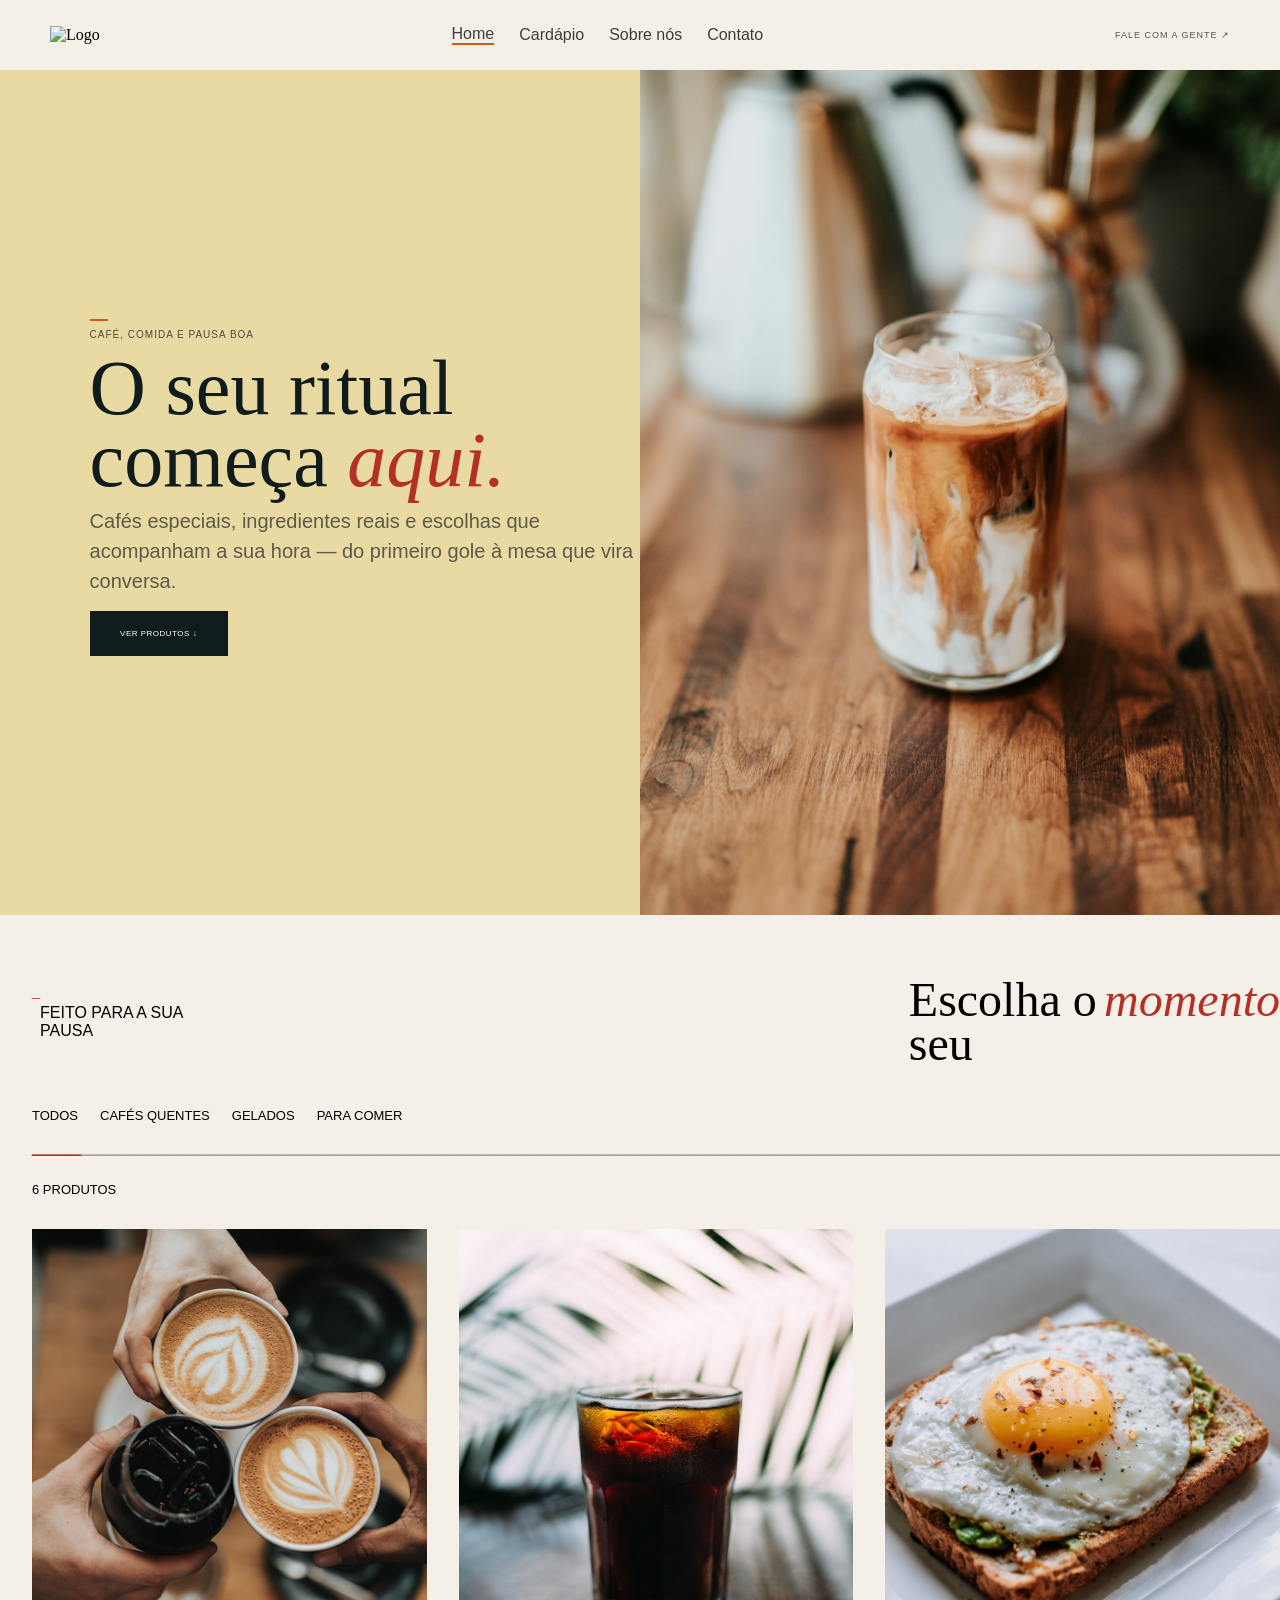
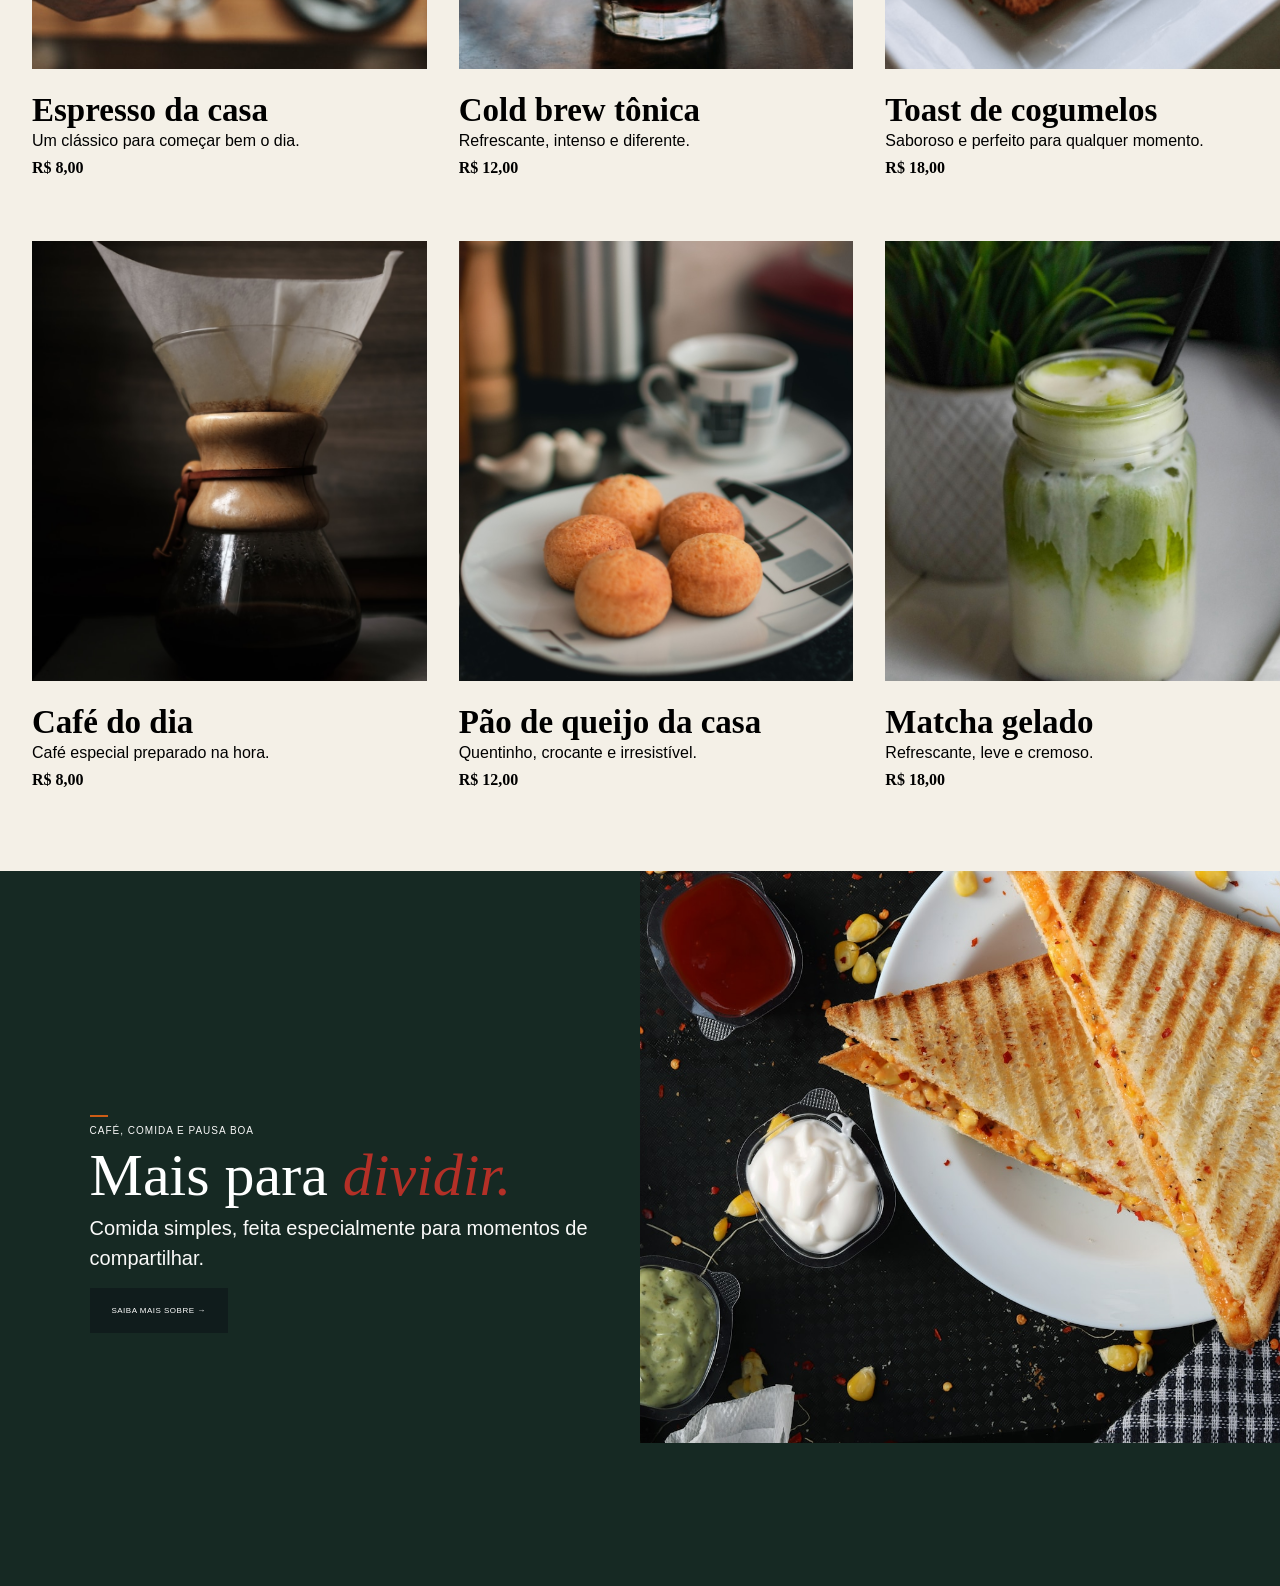
==== cardapio.html @ 6fd64b9c "caixafinal" ====
<!DOCTYPE html>
<html lang="pt-br">

<head>
    <meta charset="UTF-8">
    <meta name="viewport" content="width=device-width, initial-scale=1.0">

    <title>Cardápio</title>

    <link rel="stylesheet" href="cardapio.css">
</head>

<body>

    <header>

        <img src="" alt="Logo">

        <nav>
            <a href="#" class="select">Home</a>
            <a href="#">Cardápio</a>
            <a href="#">Sobre nós</a>
            <a href="#">Contato</a>
        </nav>

        <a href="" class="fale">FALE COM A GENTE ↗</a>
    </header>


    <section class="hero">

        <div class="texto">

            <div class="linha"></div>

            <p class="subtitulo">
                CAFÉ, COMIDA E PAUSA BOA
            </p>

            <h1>
                O seu ritual<br>
                começa <span>aqui.</span>
            </h1>

            <p class="descricao">
                Cafés especiais, ingredientes reais e escolhas que<br>
                acompanham a sua hora — do primeiro gole à mesa que vira<br>
                conversa.
            </p>

            <button>
                VER PRODUTOS ↓
            </button>

        </div>

        <div class="imagem">
            <img src="images/product-cold-brew-hero.jpg" alt="Café gelado">
        </div>

    </section>
    
    <div class="abertura">

            <p class="barra">_</p>
            <div class="abrt">
            <p>FEITO PARA A SUA PAUSA</p>

            <H1 class="escolha">Escolha o seu  <span> momento</span></H1>
            </div>

    </div>
    
    <div class="opcoes">
      <p>TODOS</p>
      <p>CAFÉS QUENTES</p>
      <p>GELADOS</p>
      <p>PARA COMER</p>
    </div>

    <div class="barrinha">
        <p><span>___</span>_________________________________________________________________________________</p>
    </div>

    <div class="six">
        <p>6 PRODUTOS</p>
    </div>
    

<div class="cards">
        <div class="te">
        <h2>Espresso da casa</h2>
        <p>Um clássico para começar bem o dia.</p>
        <h4>R$ 8,00</h4>
    </div>

    <div class="tr">
        <h2>Cold brew tônica</h2>
        <p>Refrescante, intenso e diferente.</p>
        <h4>R$ 12,00</h4>
    </div>

    <div class="tb">
        <h2>Toast de cogumelos</h2>
        <p>Saboroso e perfeito para qualquer momento.</p>
        <h4>R$ 18,00</h4>
    </div>

</div>


<div class="cardes">
    <div class="et">
        <h2>Café do dia</h2>
        <p>Café especial preparado na hora.</p>
        <h4>R$ 8,00</h4>
    </div>

    <div class="rt">
        <h2>Pão de queijo da casa</h2>
        <p>Quentinho, crocante e irresistível.</p>
        <h4>R$ 12,00</h4>
    </div>

    <div class="bt">
        <h2>Matcha gelado</h2>
        <p>Refrescante, leve e cremoso.</p>
        <h4>R$ 18,00</h4>
    </div>

</div>


<div class="caixafinal">

    <div class="textofinal">

        <div class="linhas"></div>

            <p class="subtitulos">
                CAFÉ, COMIDA E PAUSA BOA
            </p>

            <h1>
                Mais para <span>dividir.</span>
            </h1>

            <p class="descricaos">
            Comida simples, feita especialmente para momentos de compartilhar.
            </p>

            <button>
                SAIBA MAIS SOBRE →
            </button>

        </div>

    <div class="imagemfinal">
        <img src="images/share-table.jpg" alt="Café gelado">
    </div>
</div>

</body>

</html>
---- cardapio.css ----
* {
    margin: 0;
    padding: 0;
    box-sizing: border-box;
}

body {
    width: 100%;
    min-height: 100vh;
    background-color: #f4f0e7;
}

* {
    margin: 0;
    padding: 0;
    box-sizing: border-box;
}

header {
    width: 100%;
    display: flex;
    align-items: center;
    justify-content: space-between;
    padding: 25px 50px;

    nav {
        display: flex;
        align-items: center;
        justify-content: center;
        gap: 25px;

        a {
            text-decoration: none;
            color: rgba(0, 0, 0, 0.75);
            font-family:'Gill Sans', 'Gill Sans MT', Calibri, 'Trebuchet MS', sans-serif;
        }

        .select {
            border-bottom: 2px solid rgb(205, 92, 21);
        }
    }

    a {
        text-decoration: none;
        color: rgba(0, 0, 0, 0.75);
    }
}


.fale {
    text-decoration: none;

    color: rgba(0, 0, 0, 0.65);

    font-family: Arial, sans-serif;
    font-size: 9px;

    letter-spacing: 1px;
}



.hero {
    width: 100%;
    height: calc(100vh - 55px);

    display: flex;

    overflow: hidden;
}


/* =========================
   LADO ESQUERDO
========================= */

.texto {
    width: 50%;
    height: 100%;

    display: flex;
    flex-direction: column;
    justify-content: center;

    padding-left: 7%;
    padding-bottom: 10px;

    background-color: #E9D9A3;
}


/* LINHA VERMELHA */

.linha {
    width: 18px;
    height: 2px;

    background-color: rgb(205, 92, 21);

    margin-bottom: 8px;
}


/* TEXTO PEQUENO */

.subtitulo {
    margin-bottom: 12px;

    font-family: Arial, sans-serif;

    font-size: 10px;
    letter-spacing: 1px;

    color: #4c4b3d;
}


.texto h1 {
    margin-bottom: 10px;

    font-family: Georgia, "Times New Roman", serif;

    font-size: clamp(78px, 4vw, 48px);

    line-height: 0.92;

    font-weight: 500;

    color: #101c1c;
}

.texto h1 span {
    color: rgb(180, 48, 39);

    font-style: italic;
}


.descricao {
    margin-bottom: 15px;

    font-family: Arial, sans-serif;

    font-size: 20px;
    line-height: 1.5;

    color: #5c5a48;
}



.texto button {
    width: 138px;
    height: 45px;

    display: flex;
    align-items: center;
    justify-content: center;

    border: none;

    background-color: #101c1c;

    color: white;

    font-family: Arial, sans-serif;

    font-size: 8px;
    letter-spacing: 0.5px;

    cursor: pointer;
}

.texto button:hover {
    background-color: #263434;
}


.imagem {
    width: 50%;
    height: 100%;

    overflow: hidden;
}

.imagem img {
    width: 100%;
    height: 100%;

    display: block;

    object-fit: cover;
    object-position: center;
}


.abertura{
    display: flex;
    margin-top: 63px;
    margin-left: 32px;
    
.barra{
    display: flex;
    margin-top: 5px;
    color: rgb(180, 48, 39);
}

.abrt{
    display: flex;
    justify-content: center;
    align-items: center;
    gap: 700px;
    font-family:'Gill Sans', 'Gill Sans MT', Calibri, 'Trebuchet MS', sans-serif;
}

H1{
    display: flex;

    font-family: Georgia, "Times New Roman", serif;
    font-size: clamp(38px, 4vw, 48px);

    line-height: 0.92;

    font-weight: 520;
}

span{
    color: rgb(180, 48, 39);

    font-style: italic;
}

}

.opcoes{
    display: flex;
    font-size: 13px;
    gap: 22px;
    margin-top: 42px;
    margin-left: 32px;
    font-family:'Gill Sans', 'Gill Sans MT', Calibri, 'Trebuchet MS', sans-serif;
}


.barrinha{
    display: flex;
    margin-left: 32px;
    font-size: 33px;
    color: #a4a4a4;

    span{
     color: rgb(180, 48, 39);
    }
}

.six{
    display: flex;
    margin-left: 32px;
    font-family:'Gill Sans', 'Gill Sans MT', Calibri, 'Trebuchet MS', sans-serif;
    margin-top: 22px;
    font-size: 13px;
}

.cards{
    display: flex;
    gap: 32px;
    margin-left: 32px;
    margin-top: 32px;
    
    .te{
        height: 440px;
        width: 440px;
        background-image: url(images/product-espresso.jpg);
        background-size: cover;
        background-position: center;

        h2{
            display: flex;
            font-size: 33px;
            margin-top: 463px;
            font-weight: 600;
        }

        h4{
            display: flex;
            margin-top: 9px;
        }

        p{
            display: flex;
            font-family: 'Gill Sans', 'Gill Sans MT', Calibri, 'Trebuchet MS', sans-serif;
            margin-top: 3px;
        }
    }

    .tr{
        height: 440px;
        width: 440px;
        background-image: url(images/product-cold-brew-tonica.jpg);
        background-size: cover;
        background-position: center;

        h2{
            display: flex;
            font-size: 33px;
            margin-top: 463px;
            font-weight: 600;
        }

        h4{
            display: flex;
            margin-top: 9px;
        }

        p{
            display: flex;
            font-family: 'Gill Sans', 'Gill Sans MT', Calibri, 'Trebuchet MS', sans-serif;
            margin-top: 3px;
        }
    }

    .tb{
        height: 440px;
        width: 440px;
        background-image: url(images/product-toast-cogumelos.jpg);
        background-size: cover;
        background-position: center;

        h2{
            display: flex;
            font-size: 33px;
            margin-top: 463px;
            font-weight: 600;
        }

        h4{
            display: flex;
            margin-top: 9px;
        }

        p{
            display: flex;
            font-family: 'Gill Sans', 'Gill Sans MT', Calibri, 'Trebuchet MS', sans-serif;
            margin-top: 3px;
        }
    }
    img{
     width: 500px;
     height: 500px;

    display: flex;
}
    
}

.cardes{
    display: flex;
    gap: 32px;
    margin-left: 32px;
    margin-top: 172px;
    
    .et{
        height: 440px;
        width: 440px;
        background-image: url(images/product-coado.jpg);
        background-size: cover;
        background-position: center;

        h2{
            display: flex;
            font-size: 33px;
            margin-top: 463px;
            font-weight: 600;
        }

        h4{
            display: flex;
            margin-top: 9px;
        }

        p{
            display: flex;
            font-family: 'Gill Sans', 'Gill Sans MT', Calibri, 'Trebuchet MS', sans-serif;
            margin-top: 3px;
        }
    }

    .rt{
        height: 440px;
        width: 440px;
        background-image: url(images/product-pao-de-queijo.jpg);
        background-size: cover;
        background-position: center;

        h2{
            display: flex;
            font-size: 33px;
            margin-top: 463px;
            font-weight: 600;
        }

        h4{
            display: flex;
            margin-top: 9px;
        }

        p{
            display: flex;
            font-family: 'Gill Sans', 'Gill Sans MT', Calibri, 'Trebuchet MS', sans-serif;
            margin-top: 3px;
        }
    }

    .bt{
        height: 440px;
        width: 440px;
        background-image: url(images/product-matcha.jpg);
        background-size: cover;
        background-position: center;

        h2{
            display: flex;
            font-size: 33px;
            margin-top: 463px;
            font-weight: 600;
        }

        h4{
            display: flex;
            margin-top: 9px;
        }

        p{
            display: flex;
            font-family: 'Gill Sans', 'Gill Sans MT', Calibri, 'Trebuchet MS', sans-serif;
            margin-top: 3px;
        }
    }





    img{
     width: 500px;
     height: 500px;

    display: flex;
}
    
}

.caixafinal {
    width: 100%;
    height: calc(80vh - 5px);
    margin-top: 190px;
    display: flex;

    overflow: hidden;
}



.textofinal{
    width: 50%;
    height: 100%;

    display: flex;
    flex-direction: column;
    justify-content: center;

    padding-left: 7%;
    padding-bottom: 10px;

    background-color: #162923 ;
}


/* LINHA VERMELHA */

.linhas {
    width: 18px;
    height: 2px;

    background-color: rgb(205, 92, 21);

    margin-bottom: 8px;
}



.subtitulos {
    margin-bottom: 12px;

    font-family: Arial, sans-serif;

    font-size: 10px;
    letter-spacing: 1px;

    color: #f8f8f8;
}


.textofinal h1 {
    margin-bottom: 10px;

    font-family: Georgia, "Times New Roman", serif;

    font-size: clamp(60px, 4vw, 48px);

    line-height: 0.92;

    font-weight: 500;

    color: #feffff;
}

.textofinal h1 span {
    color: rgb(180, 48, 39);

    font-style: italic;
}


.descricaos {
    margin-bottom: 15px;

    font-family: Arial, sans-serif;

    font-size: 20px;
    line-height: 1.5;

    color: #fafaf9;
}



.textofinal button {
    width: 138px;
    height: 45px;

    display: flex;
    align-items: center;
    justify-content: center;

    border: none;

    background-color: #101c1c;

    color: white;

    font-family: Arial, sans-serif;

    font-size: 8px;
    letter-spacing: 0.5px;

    cursor: pointer;
}

.textofinal button:hover {
    background-color: #263434;
}


.imagemfinal{
    width: 50%;
    height: 100%;
    display: flex;
    background-color: #162923 ;
    overflow: hidden;
}

.imagemfinal img {
    width: 100%;
    height: 80%;

    display: block;

    object-fit: cover;
    object-position: center;
}
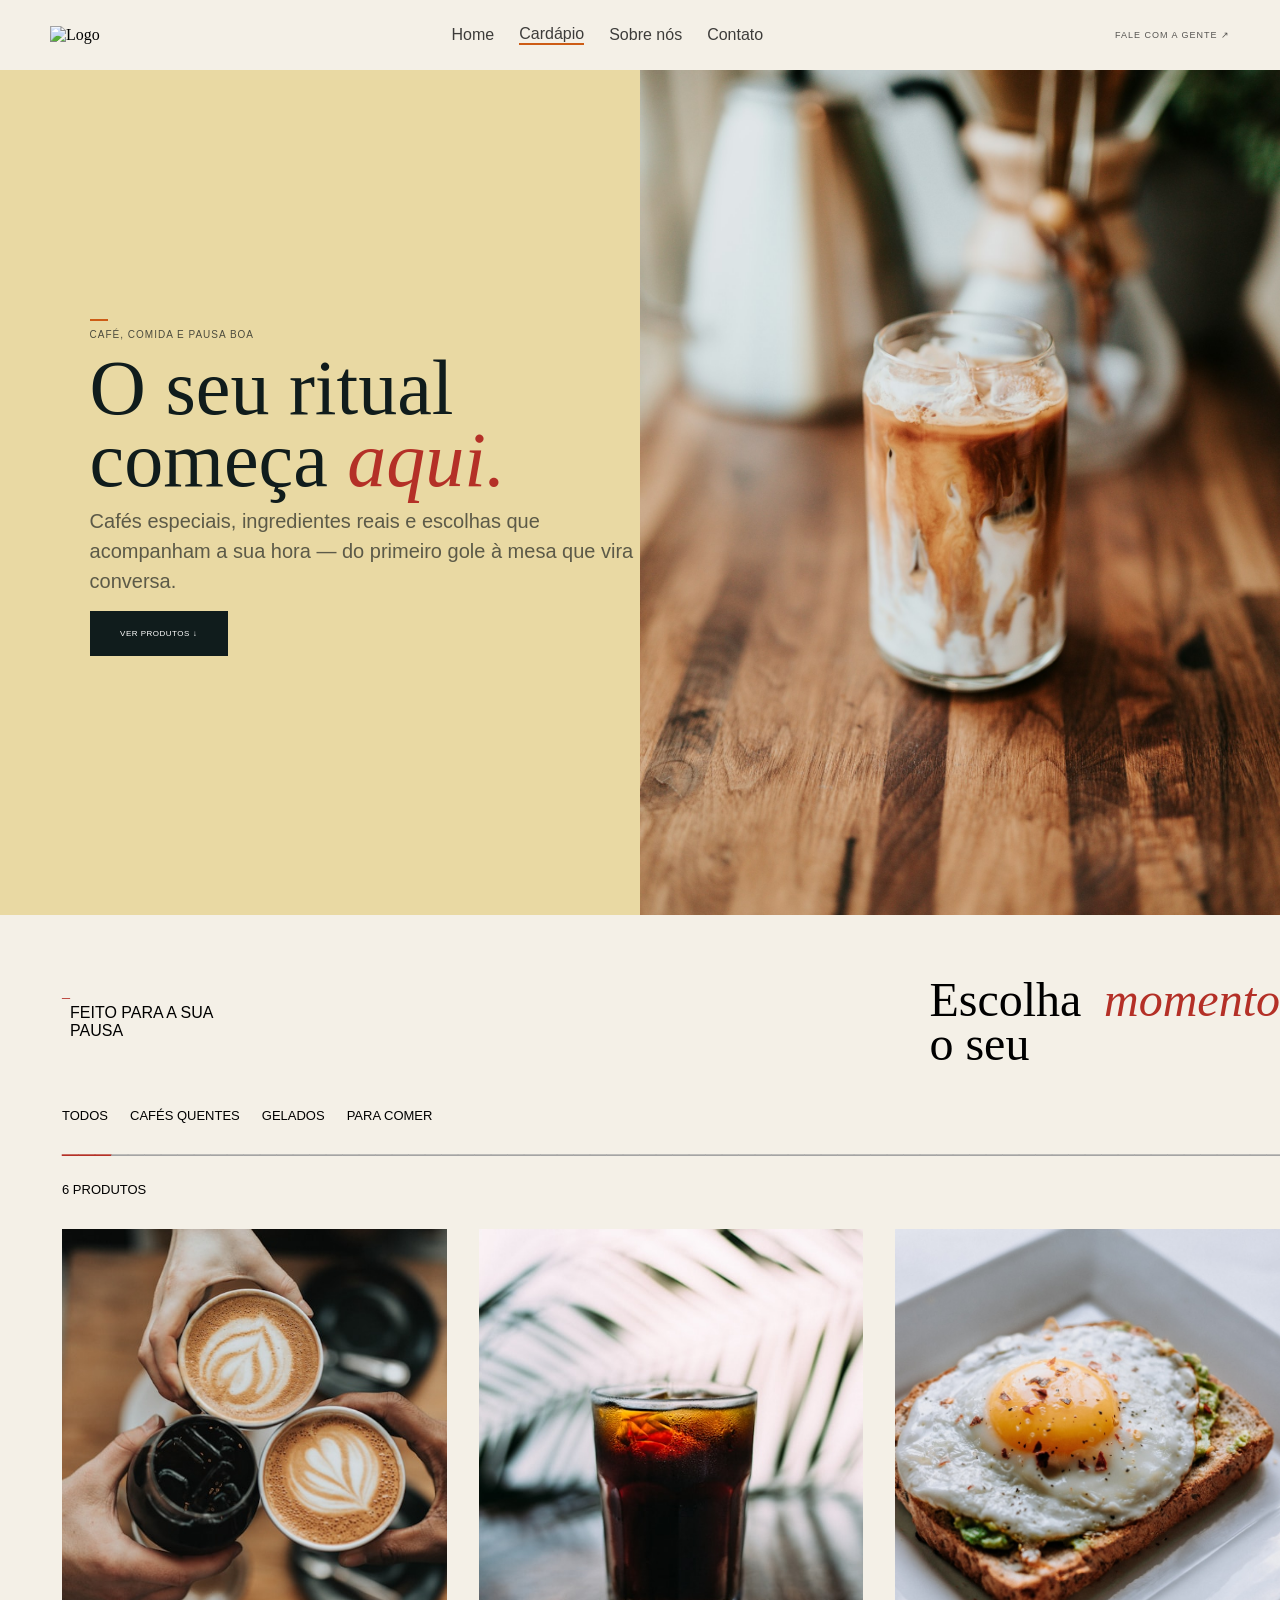
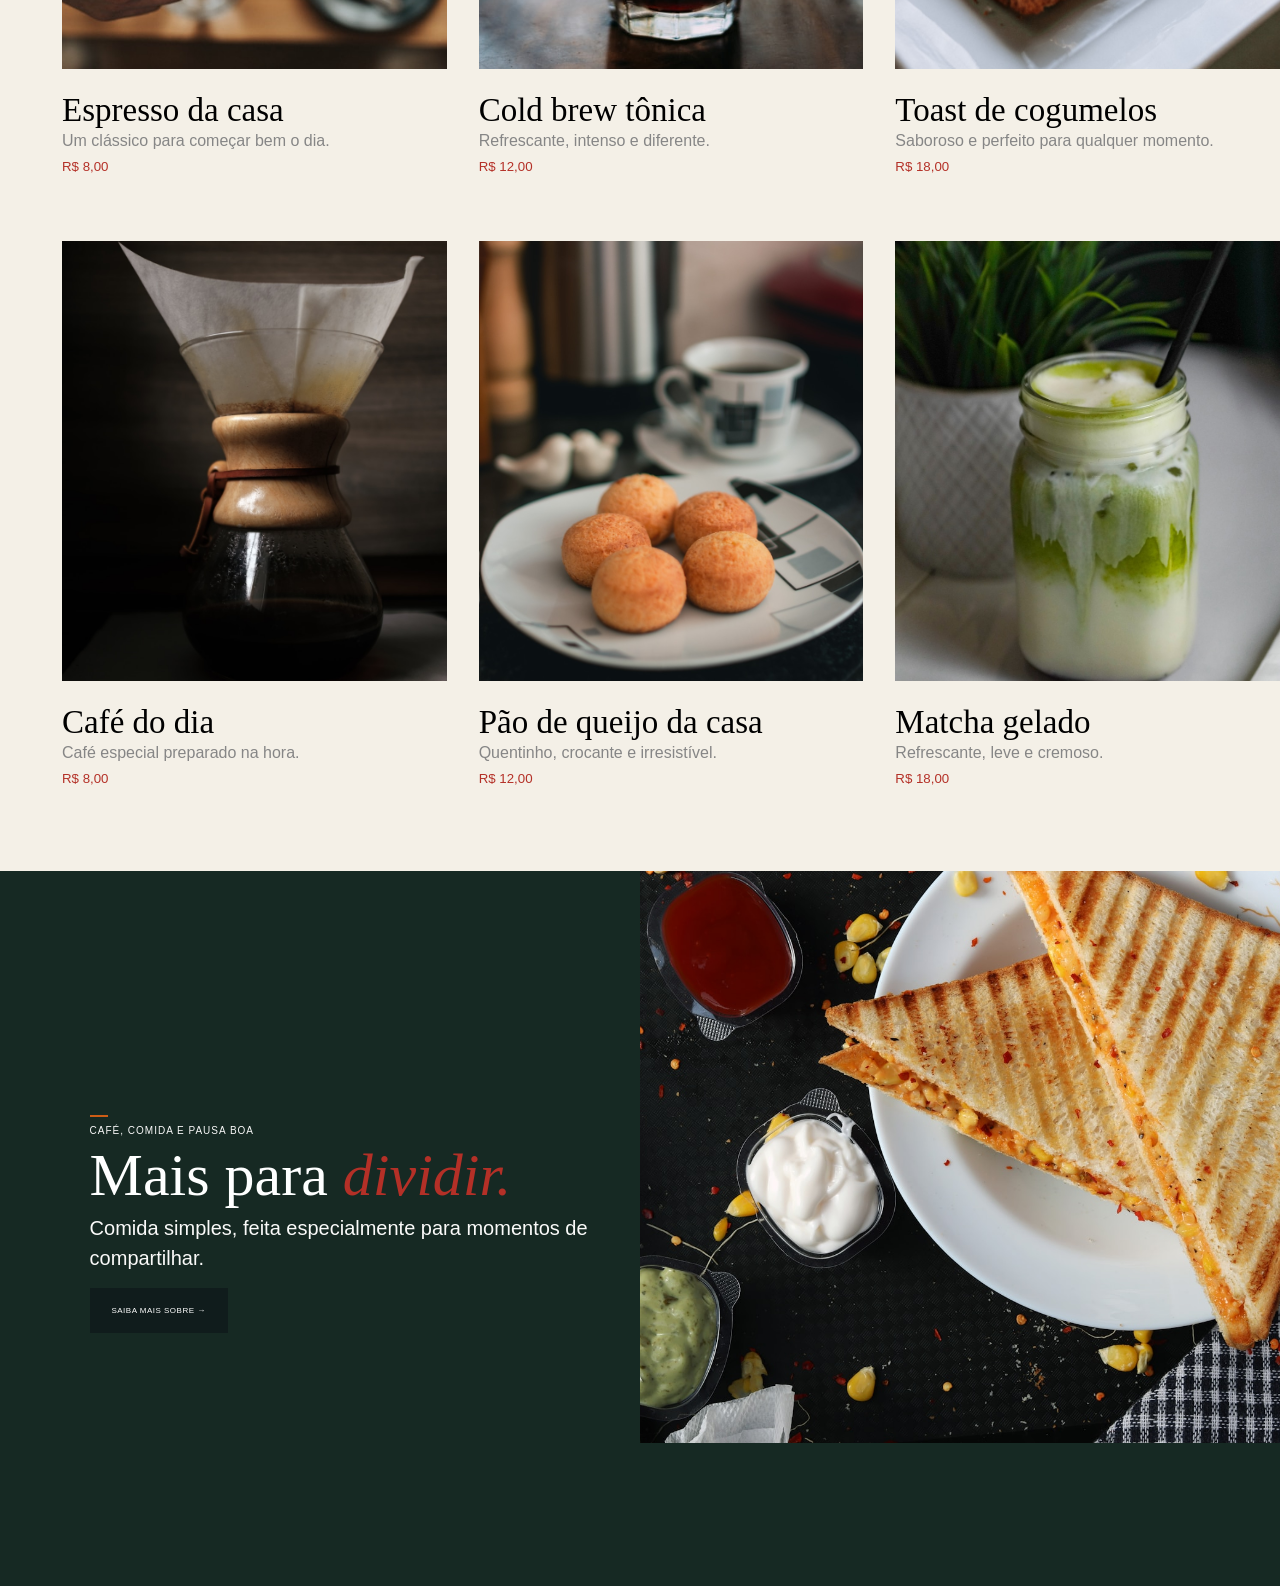
==== commit d1d9742c: "trocando a marcação de ativo no header" ====
--- a/cardapio.html
+++ b/cardapio.html
@@ -17,8 +17,8 @@
         <img src="" alt="Logo">
 
         <nav>
-            <a href="#" class="select">Home</a>
-            <a href="#">Cardápio</a>
+            <a href="#">Home</a>
+            <a href="#" class="select" >Cardápio</a>
             <a href="#">Sobre nós</a>
             <a href="#">Contato</a>
         </nav>
@@ -89,21 +89,21 @@
 
 <div class="cards">
         <div class="te">
-        <h2>Espresso da casa</h2>
+        <h4>Espresso da casa</h4>
         <p>Um clássico para começar bem o dia.</p>
-        <h4>R$ 8,00</h4>
+        <h5>R$ 8,00</h5>
     </div>
 
     <div class="tr">
-        <h2>Cold brew tônica</h2>
+        <h4>Cold brew tônica</h4>
         <p>Refrescante, intenso e diferente.</p>
-        <h4>R$ 12,00</h4>
+        <h5>R$ 12,00</h5>
     </div>
 
     <div class="tb">
-        <h2>Toast de cogumelos</h2>
+        <h4>Toast de cogumelos</h4>
         <p>Saboroso e perfeito para qualquer momento.</p>
-        <h4>R$ 18,00</h4>
+        <h5>R$ 18,00</h5>
     </div>
 
 </div>
@@ -111,21 +111,21 @@
 
 <div class="cardes">
     <div class="et">
-        <h2>Café do dia</h2>
+        <h4>Café do dia</h4>
         <p>Café especial preparado na hora.</p>
-        <h4>R$ 8,00</h4>
+        <h5>R$ 8,00</h5>
     </div>
 
     <div class="rt">
-        <h2>Pão de queijo da casa</h2>
+        <h4>Pão de queijo da casa</h4>
         <p>Quentinho, crocante e irresistível.</p>
-        <h4>R$ 12,00</h4>
+        <h5>R$ 12,00</h5>
     </div>
 
     <div class="bt">
-        <h2>Matcha gelado</h2>
+        <h4>Matcha gelado</h4>
         <p>Refrescante, leve e cremoso.</p>
-        <h4>R$ 18,00</h4>
+        <h5>R$ 18,00</h5>
     </div>
 
 </div>
@@ -160,6 +160,7 @@
     </div>
 </div>
 
+
 </body>
 
 </html>
--- a/cardapio.css
+++ b/cardapio.css
@@ -70,9 +70,6 @@
 }
 
 
-/* =========================
-   LADO ESQUERDO
-========================= */
 
 .texto {
     width: 50%;
@@ -89,7 +86,6 @@
 }
 
 
-/* LINHA VERMELHA */
 
 .linha {
     width: 18px;
@@ -101,7 +97,6 @@
 }
 
 
-/* TEXTO PEQUENO */
 
 .subtitulo {
     margin-bottom: 12px;
@@ -197,7 +192,7 @@
 .abertura{
     display: flex;
     margin-top: 63px;
-    margin-left: 32px;
+    margin-left: 62px;
     
 .barra{
     display: flex;
@@ -237,14 +232,14 @@
     font-size: 13px;
     gap: 22px;
     margin-top: 42px;
-    margin-left: 32px;
+    margin-left: 62px;
     font-family:'Gill Sans', 'Gill Sans MT', Calibri, 'Trebuchet MS', sans-serif;
 }
 
 
 .barrinha{
     display: flex;
-    margin-left: 32px;
+    margin-left: 62px;
     font-size: 33px;
     color: #a4a4a4;
 
@@ -255,7 +250,7 @@
 
 .six{
     display: flex;
-    margin-left: 32px;
+    margin-left: 62px;
     font-family:'Gill Sans', 'Gill Sans MT', Calibri, 'Trebuchet MS', sans-serif;
     margin-top: 22px;
     font-size: 13px;
@@ -264,7 +259,7 @@
 .cards{
     display: flex;
     gap: 32px;
-    margin-left: 32px;
+    margin-left: 62px;
     margin-top: 32px;
     
     .te{
@@ -274,22 +269,26 @@
         background-size: cover;
         background-position: center;
 
-        h2{
+        h4{
             display: flex;
             font-size: 33px;
             margin-top: 463px;
-            font-weight: 600;
-        }
-
-        h4{
+            font-weight: 540;
+        }
+
+        h5{
             display: flex;
             margin-top: 9px;
+            font-family: 'Gill Sans', 'Gill Sans MT', Calibri, 'Trebuchet MS', sans-serif;
+            color: rgb(180, 48, 39);
+            font-weight: 300;
         }
 
         p{
             display: flex;
             font-family: 'Gill Sans', 'Gill Sans MT', Calibri, 'Trebuchet MS', sans-serif;
             margin-top: 3px;
+            color: #868686;
         }
     }
 
@@ -300,22 +299,26 @@
         background-size: cover;
         background-position: center;
 
-        h2{
+        h4{
             display: flex;
             font-size: 33px;
             margin-top: 463px;
-            font-weight: 600;
-        }
-
-        h4{
+            font-weight: 540;
+        }
+
+        h5{
             display: flex;
             margin-top: 9px;
+            font-family: 'Gill Sans', 'Gill Sans MT', Calibri, 'Trebuchet MS', sans-serif;
+            color: rgb(180, 48, 39);
+            font-weight: 300;
         }
 
         p{
             display: flex;
             font-family: 'Gill Sans', 'Gill Sans MT', Calibri, 'Trebuchet MS', sans-serif;
             margin-top: 3px;
+            color: #868686;
         }
     }
 
@@ -326,22 +329,26 @@
         background-size: cover;
         background-position: center;
 
-        h2{
+        h4{
             display: flex;
             font-size: 33px;
             margin-top: 463px;
-            font-weight: 600;
-        }
-
-        h4{
+            font-weight: 540;
+        }
+
+        h5{
             display: flex;
             margin-top: 9px;
+            font-family: 'Gill Sans', 'Gill Sans MT', Calibri, 'Trebuchet MS', sans-serif;
+            color: rgb(180, 48, 39);
+            font-weight: 300;
         }
 
         p{
             display: flex;
             font-family: 'Gill Sans', 'Gill Sans MT', Calibri, 'Trebuchet MS', sans-serif;
             margin-top: 3px;
+            color: #868686;
         }
     }
     img{
@@ -356,7 +363,7 @@
 .cardes{
     display: flex;
     gap: 32px;
-    margin-left: 32px;
+    margin-left: 62px;
     margin-top: 172px;
     
     .et{
@@ -366,22 +373,27 @@
         background-size: cover;
         background-position: center;
 
-        h2{
+        h4{
             display: flex;
             font-size: 33px;
             margin-top: 463px;
-            font-weight: 600;
-        }
-
-        h4{
+            font-weight: 540;
+        }
+
+        h5{
             display: flex;
             margin-top: 9px;
+            font-family: 'Gill Sans', 'Gill Sans MT', Calibri, 'Trebuchet MS', sans-serif;
+            color: rgb(180, 48, 39);
+            font-weight: 300;
         }
 
         p{
             display: flex;
             font-family: 'Gill Sans', 'Gill Sans MT', Calibri, 'Trebuchet MS', sans-serif;
             margin-top: 3px;
+            color: #868686;
+            
         }
     }
 
@@ -392,22 +404,26 @@
         background-size: cover;
         background-position: center;
 
-        h2{
+        h4{
             display: flex;
             font-size: 33px;
             margin-top: 463px;
-            font-weight: 600;
-        }
-
-        h4{
+            font-weight: 540;
+        }
+
+        h5{
             display: flex;
             margin-top: 9px;
+            font-family: 'Gill Sans', 'Gill Sans MT', Calibri, 'Trebuchet MS', sans-serif;
+            color: rgb(180, 48, 39);
+            font-weight: 300;
         }
 
         p{
             display: flex;
             font-family: 'Gill Sans', 'Gill Sans MT', Calibri, 'Trebuchet MS', sans-serif;
             margin-top: 3px;
+            color: #868686;
         }
     }
 
@@ -418,22 +434,26 @@
         background-size: cover;
         background-position: center;
 
-        h2{
+        h4{
             display: flex;
             font-size: 33px;
             margin-top: 463px;
-            font-weight: 600;
-        }
-
-        h4{
+            font-weight: 540;
+        }
+
+        h5{
             display: flex;
             margin-top: 9px;
+            font-family: 'Gill Sans', 'Gill Sans MT', Calibri, 'Trebuchet MS', sans-serif;
+            color: rgb(180, 48, 39);
+            font-weight: 300;
         }
 
         p{
             display: flex;
             font-family: 'Gill Sans', 'Gill Sans MT', Calibri, 'Trebuchet MS', sans-serif;
             margin-top: 3px;
+            color: #868686;
         }
     }
 
@@ -476,7 +496,6 @@
 }
 
 
-/* LINHA VERMELHA */
 
 .linhas {
     width: 18px;
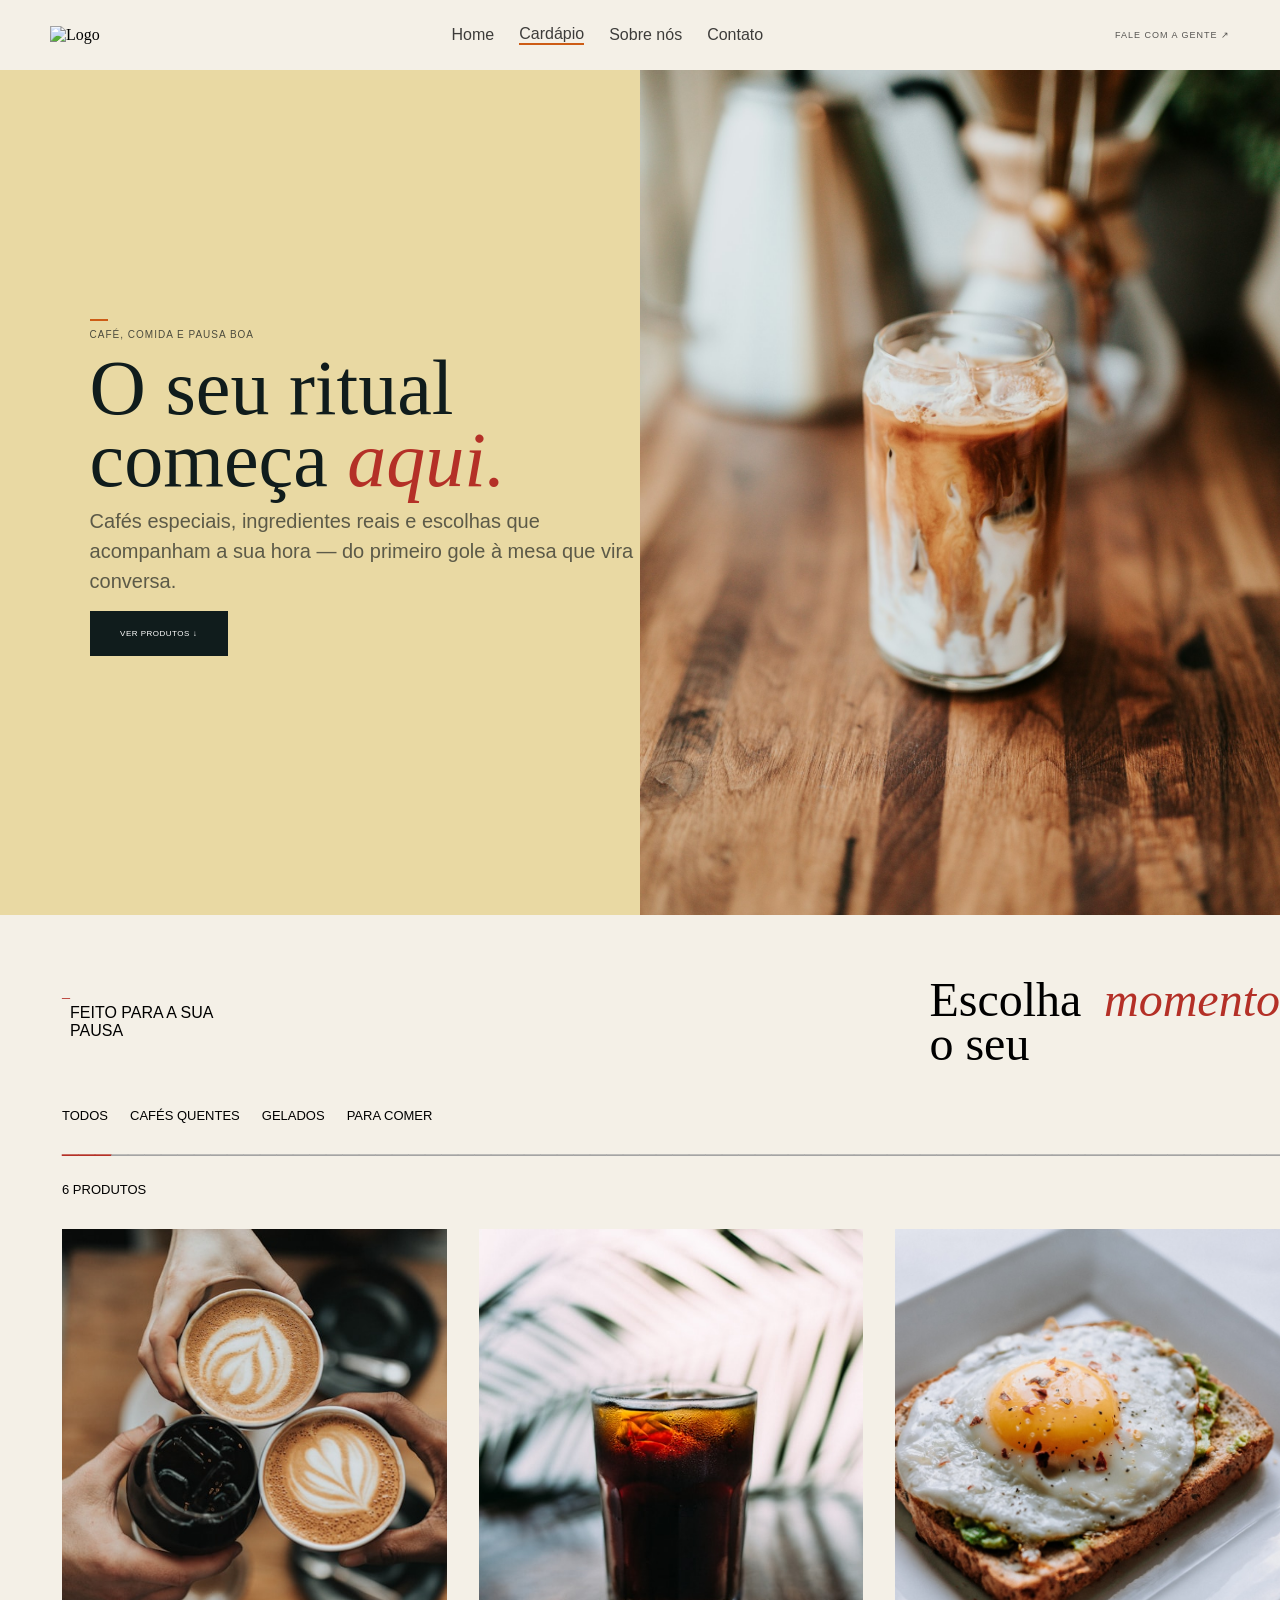
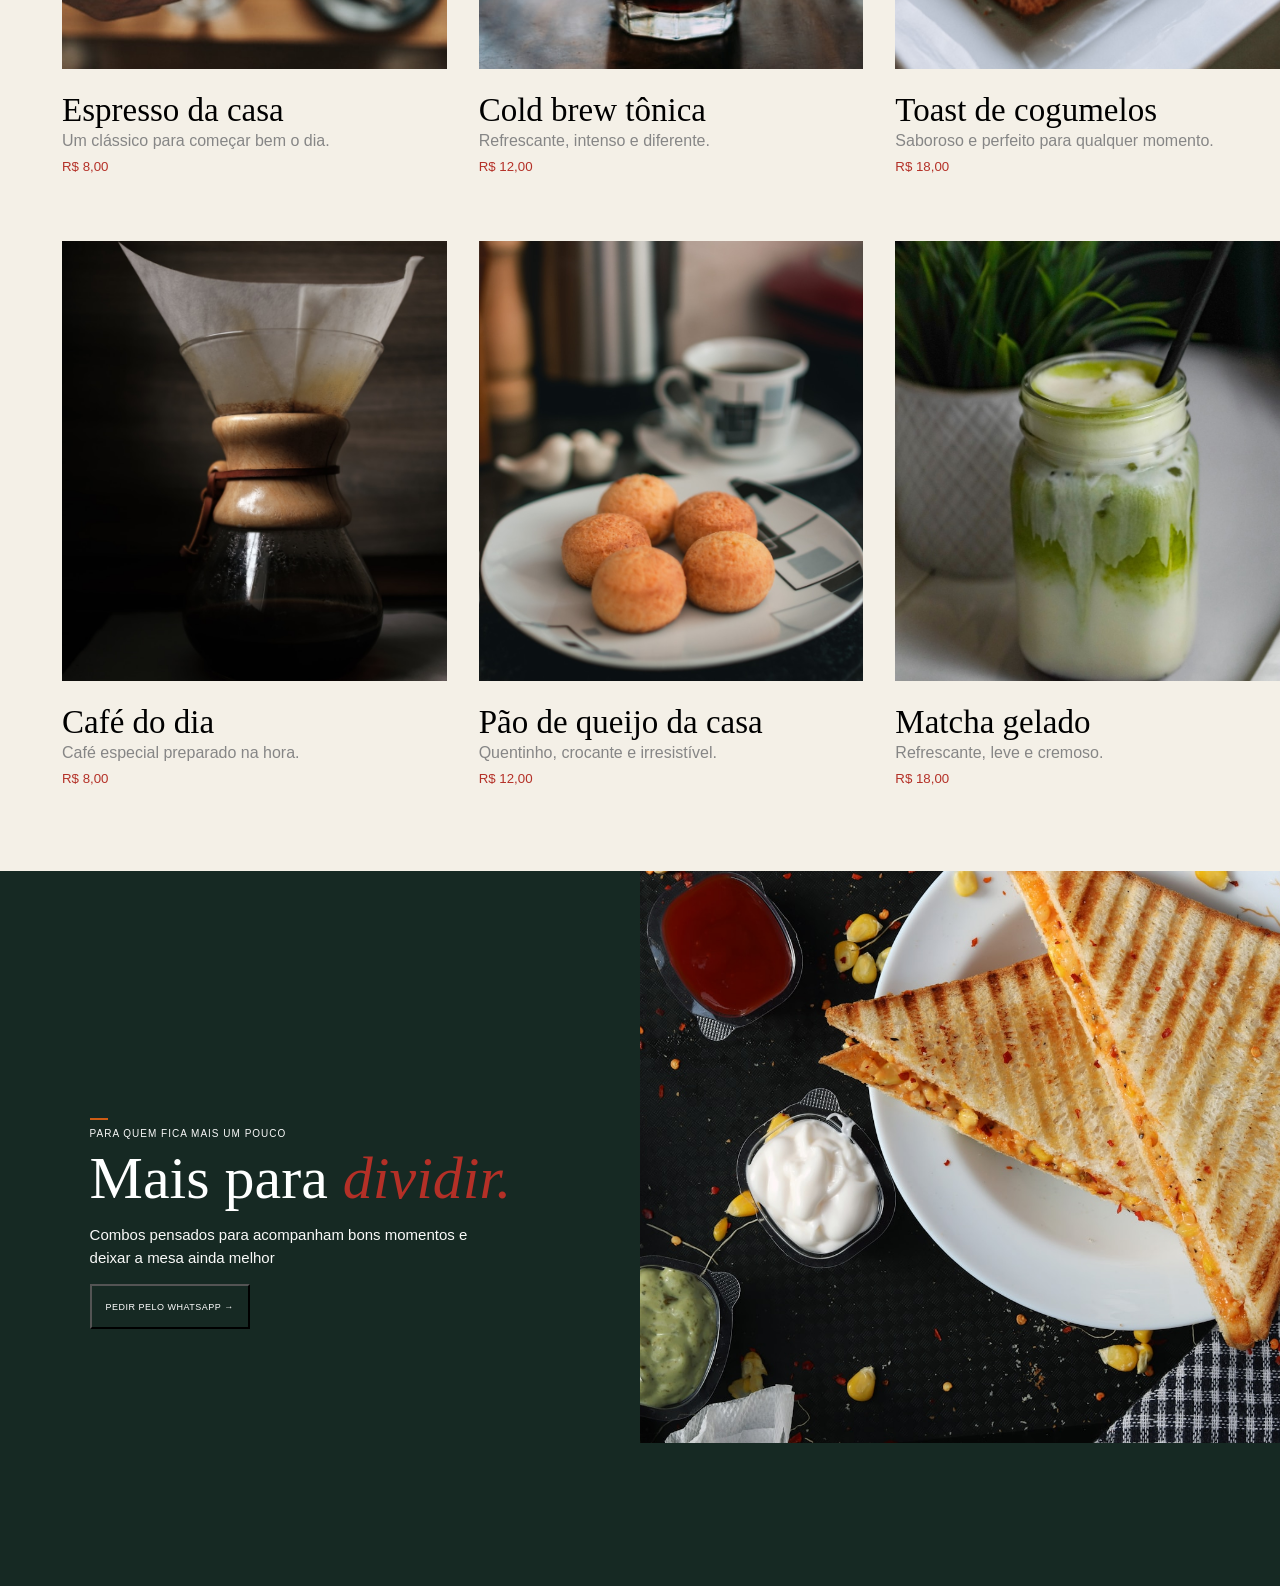
==== commit f160b728: "mudei escritas, cores e tamanhos" ====
--- a/cardapio.html
+++ b/cardapio.html
@@ -138,7 +138,7 @@
         <div class="linhas"></div>
 
             <p class="subtitulos">
-                CAFÉ, COMIDA E PAUSA BOA
+                PARA QUEM FICA MAIS UM POUCO
             </p>
 
             <h1>
@@ -146,11 +146,11 @@
             </h1>
 
             <p class="descricaos">
-            Comida simples, feita especialmente para momentos de compartilhar.
+            Combos pensados para acompanham bons momentos e deixar a mesa ainda melhor
             </p>
 
             <button>
-                SAIBA MAIS SOBRE →
+                PEDIR PELO WHATSAPP →
             </button>
 
         </div>
--- a/cardapio.css
+++ b/cardapio.css
@@ -543,10 +543,11 @@
 
 .descricaos {
     margin-bottom: 15px;
-
+    width: 400px;
     font-family: Arial, sans-serif;
 
-    font-size: 20px;
+    margin-top: 8px;
+    font-size: 15px;
     line-height: 1.5;
 
     color: #fafaf9;
@@ -555,22 +556,20 @@
 
 
 .textofinal button {
-    width: 138px;
+    width: 160px;
     height: 45px;
 
     display: flex;
     align-items: center;
     justify-content: center;
 
-    border: none;
-
-    background-color: #101c1c;
-
+    border: 1px solid color(#ffffff );
+    background-color: #162923;
     color: white;
 
     font-family: Arial, sans-serif;
 
-    font-size: 8px;
+    font-size: 9px;
     letter-spacing: 0.5px;
 
     cursor: pointer;
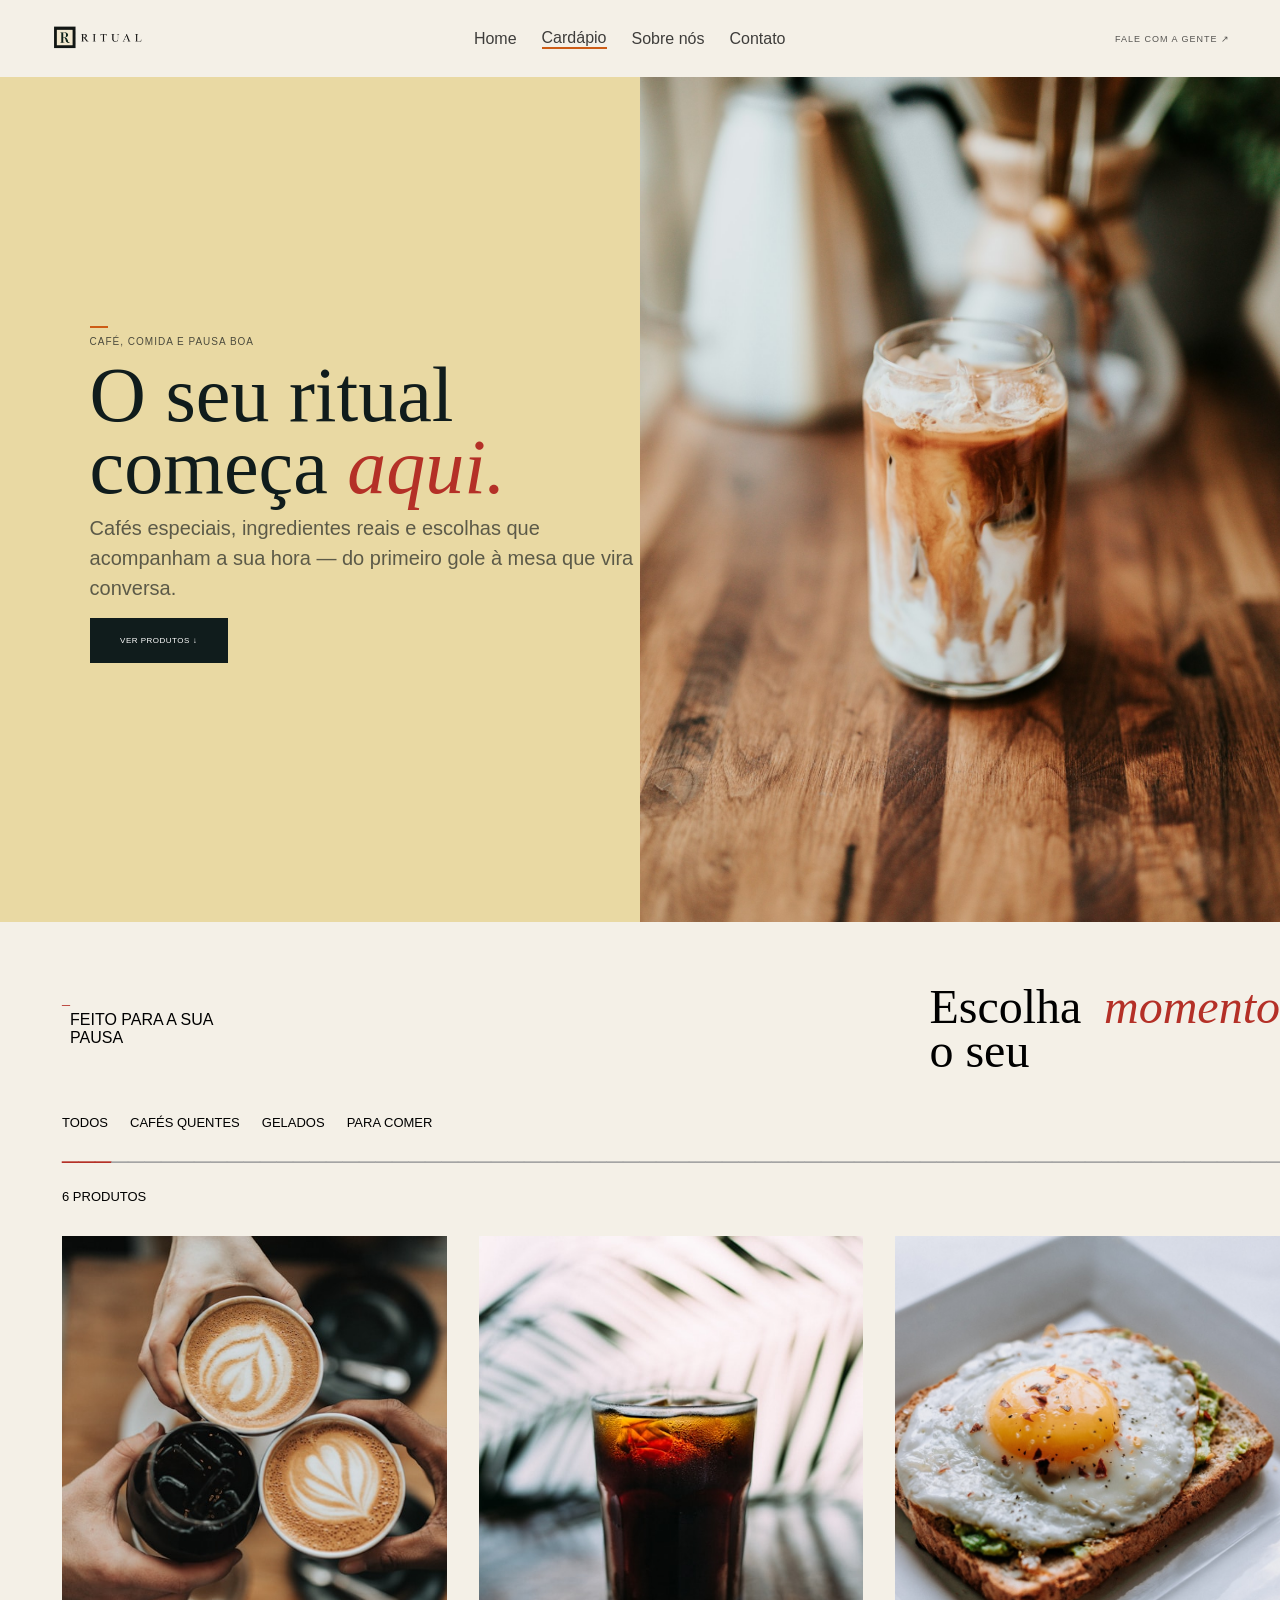
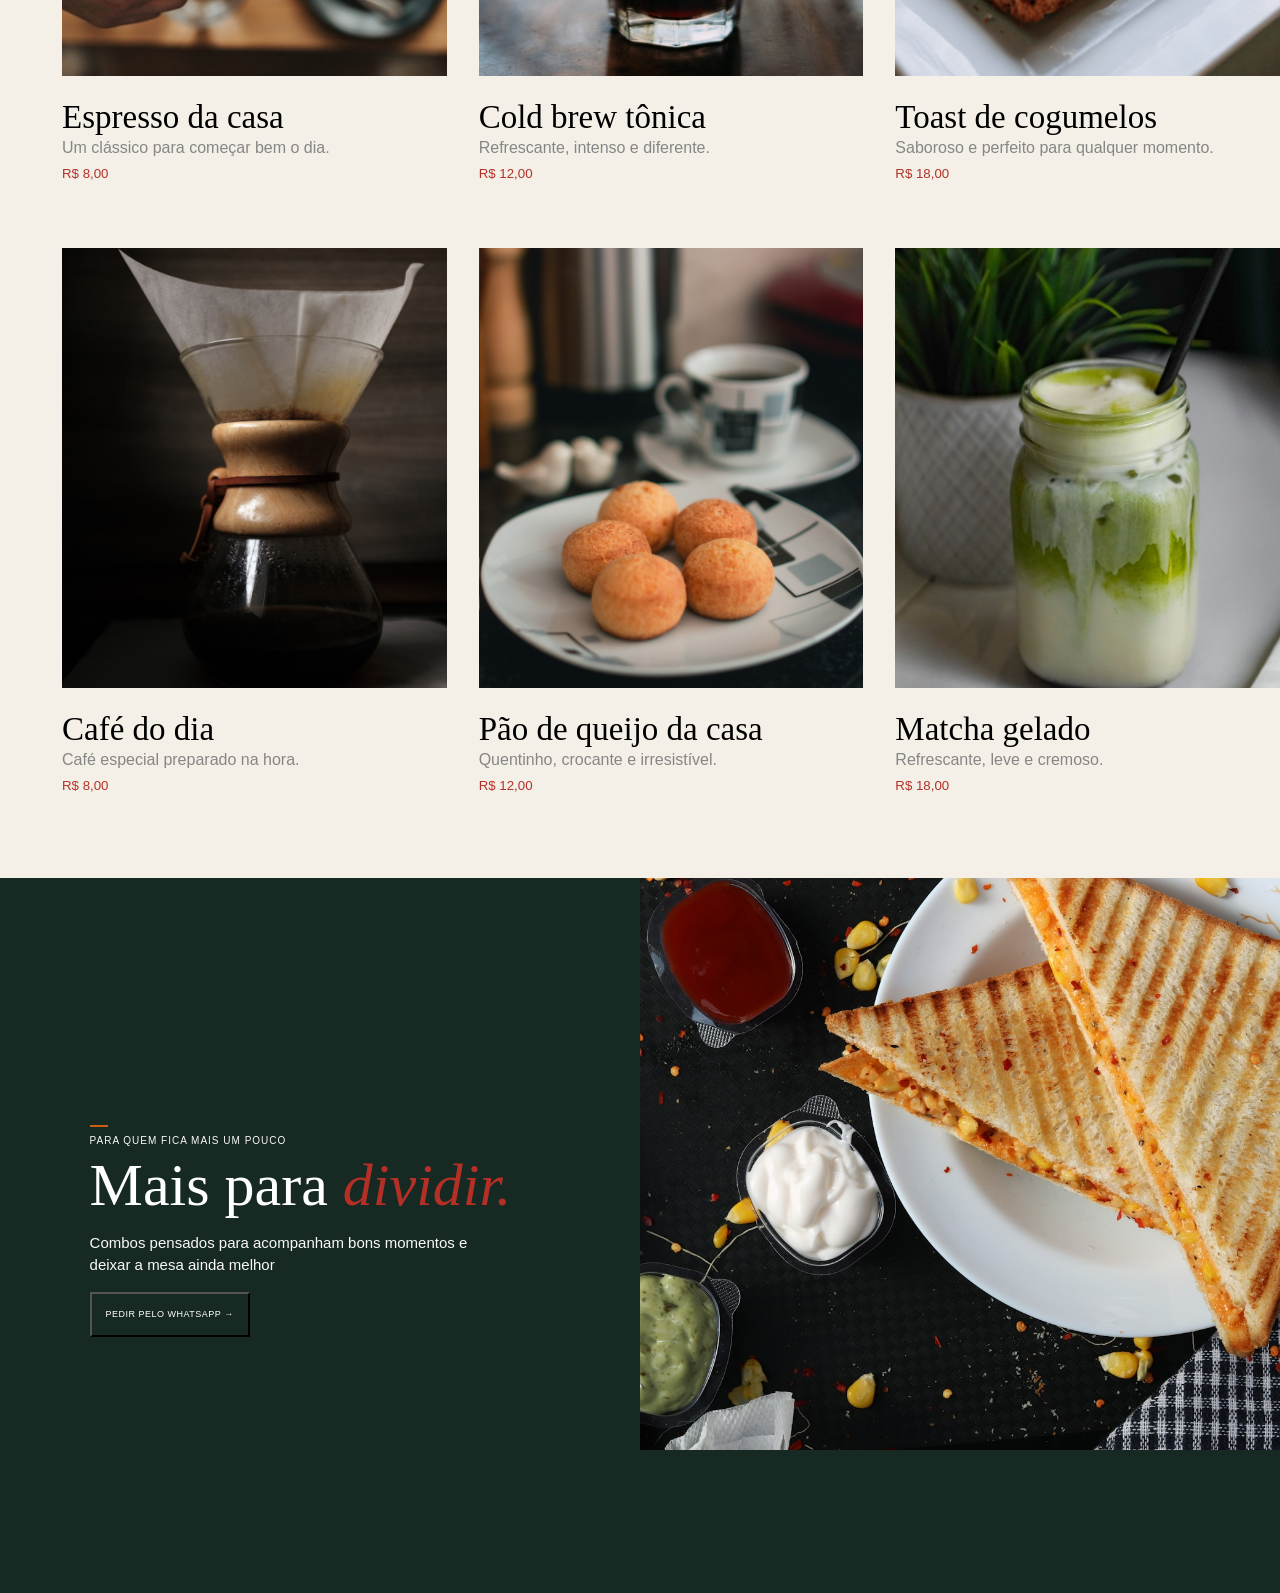
==== commit 27e3e51a: "coloquei a logo no cabecalho" ====
--- a/cardapio.html
+++ b/cardapio.html
@@ -14,7 +14,7 @@
 
     <header>
 
-        <img src="" alt="Logo">
+        <img src="images/logo header.png" alt="Logo">
 
         <nav>
             <a href="#">Home</a>
--- a/cardapio.css
+++ b/cardapio.css
@@ -22,6 +22,11 @@
     align-items: center;
     justify-content: space-between;
     padding: 25px 50px;
+
+    img{
+        display: flex;
+        width: 8%;
+    }
 
     nav {
         display: flex;
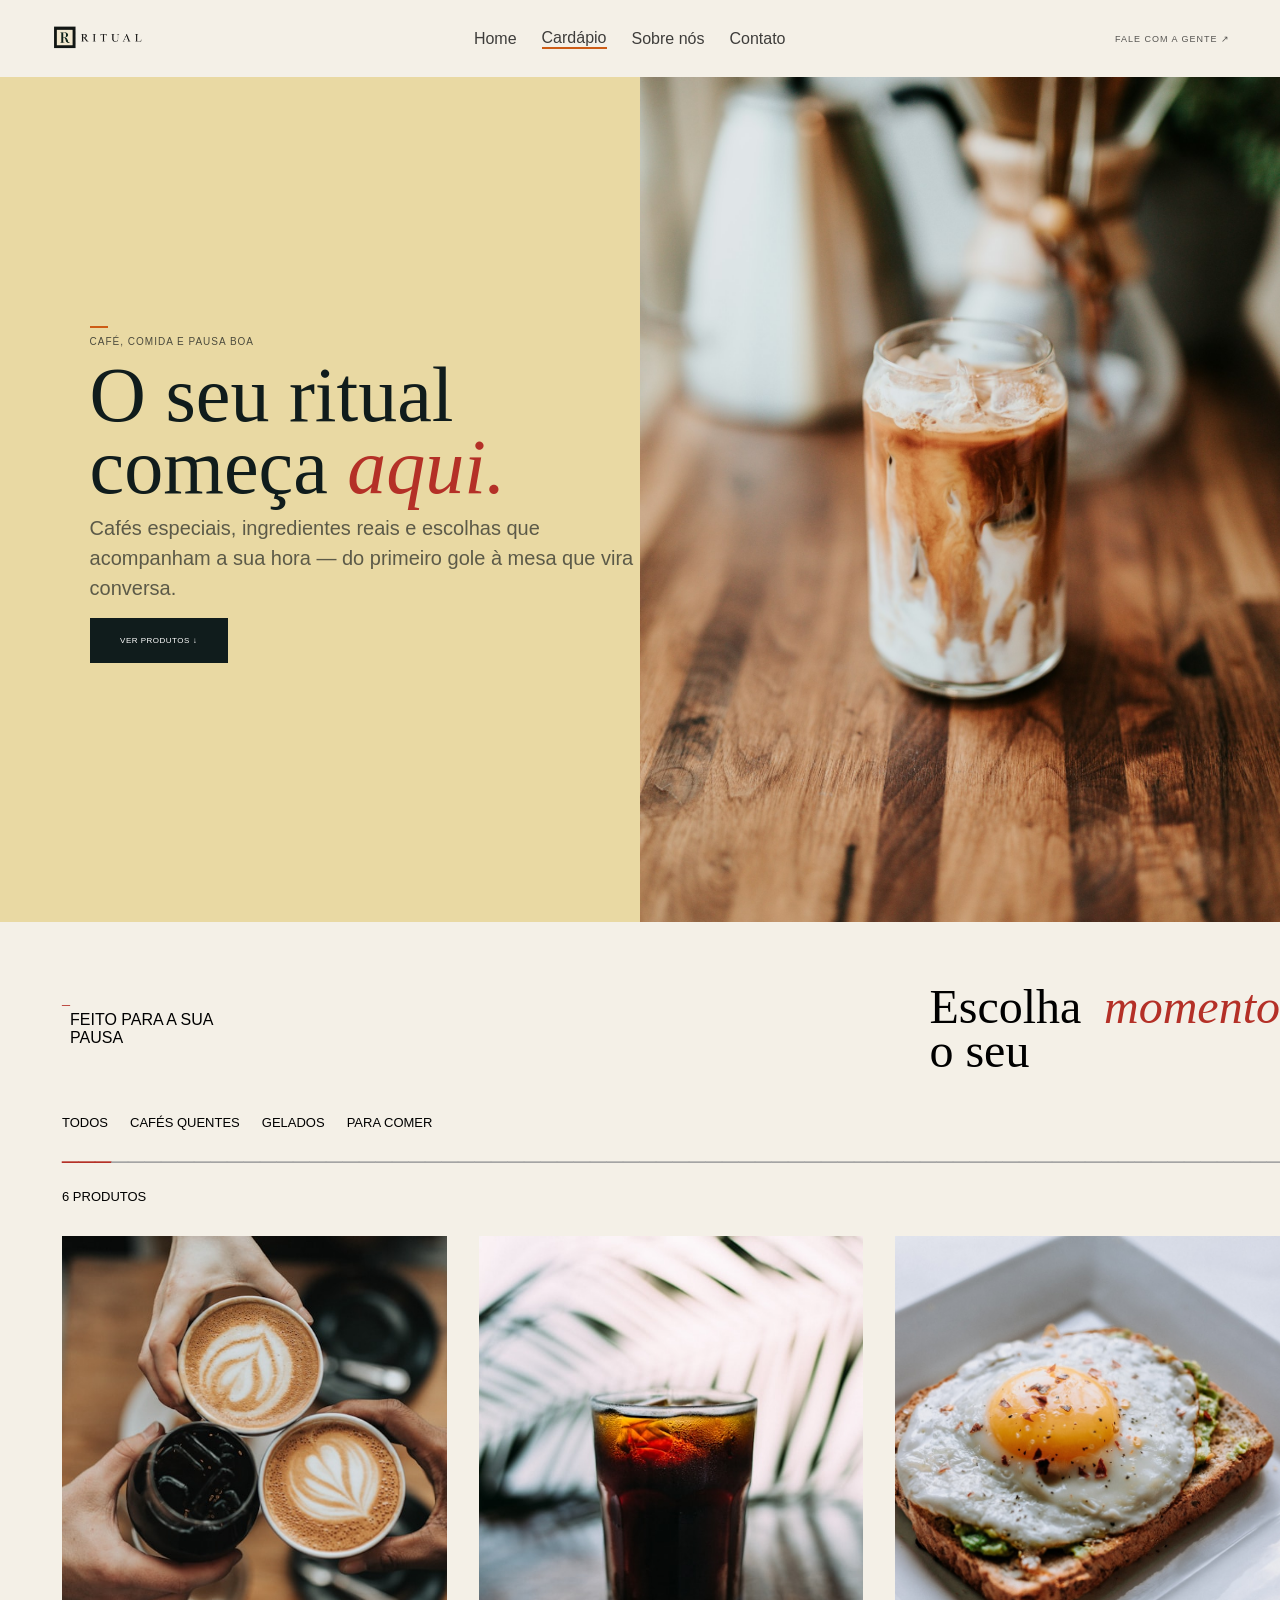
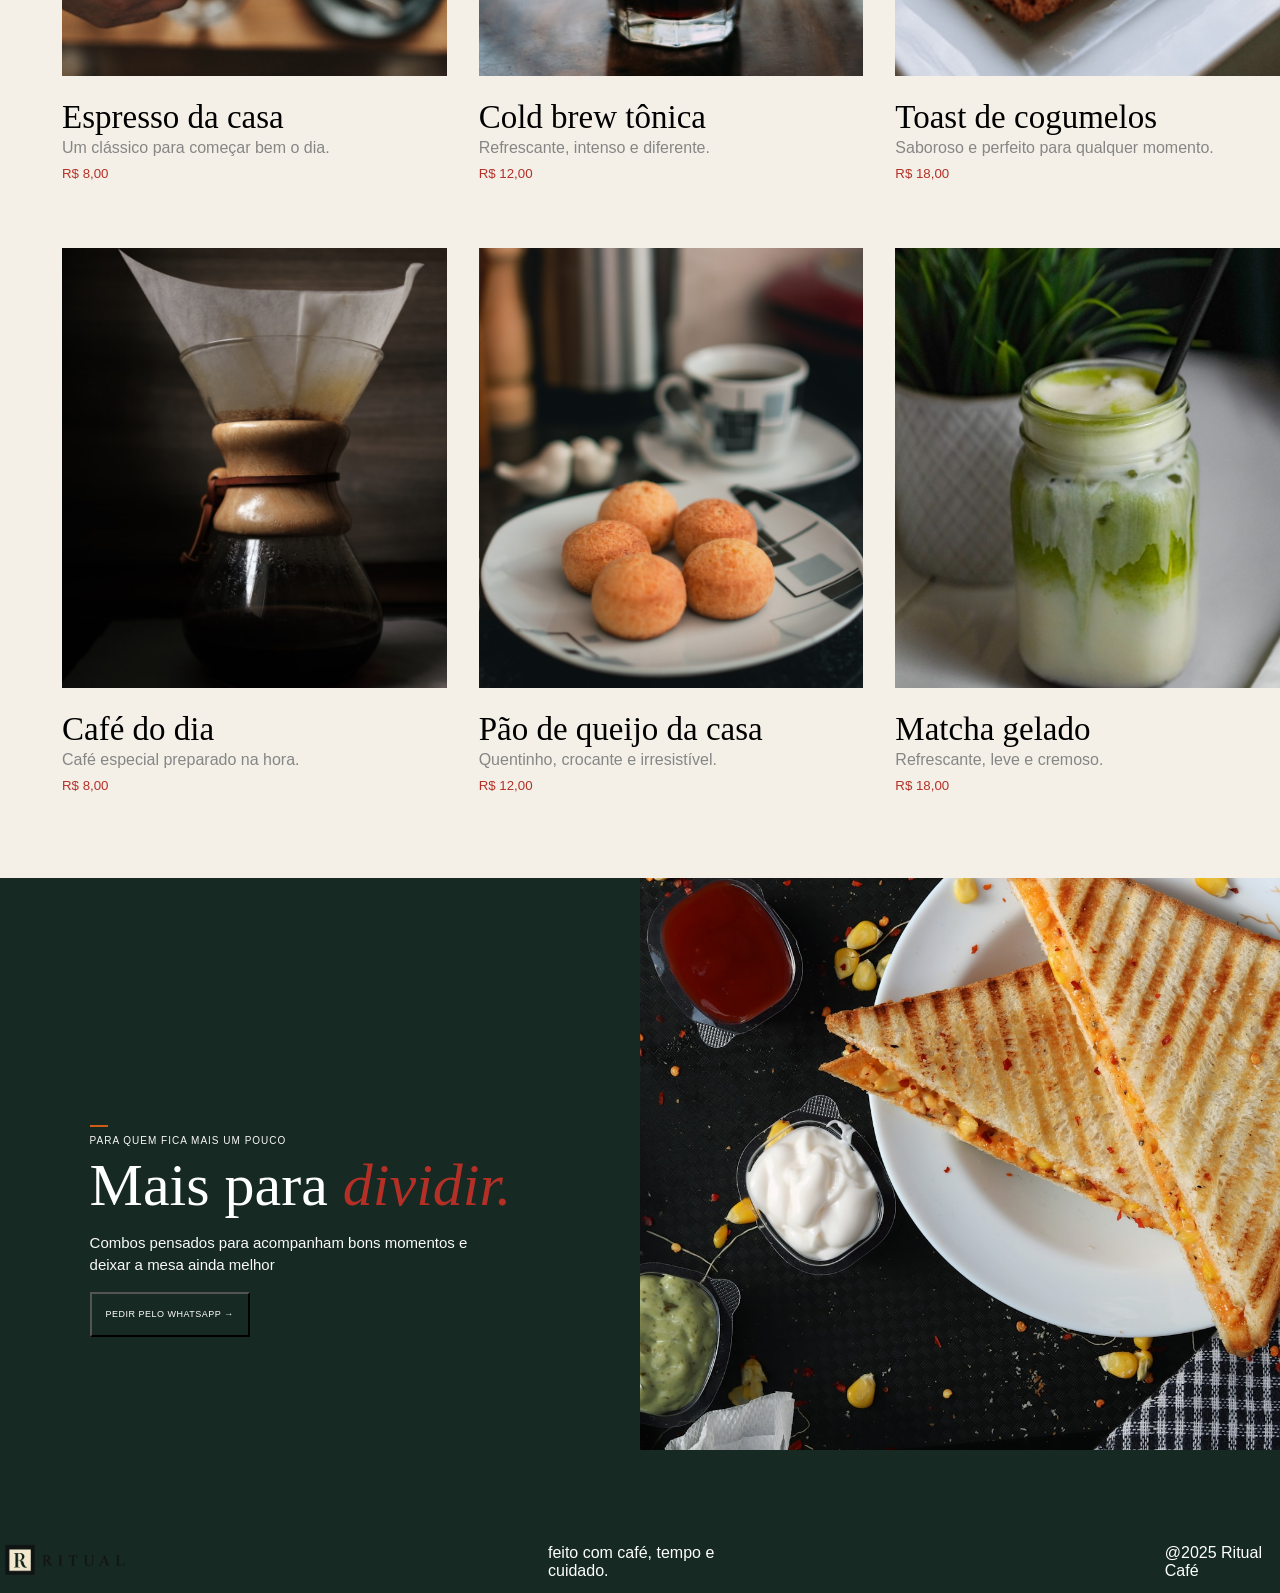
==== commit 994cb05e: "fim" ====
--- a/cardapio.html
+++ b/cardapio.html
@@ -158,7 +158,13 @@
     <div class="imagemfinal">
         <img src="images/share-table.jpg" alt="Café gelado">
     </div>
+
 </div>
+    <div class="fim">
+        <img src="images/logo header.png" alt="">
+        <p>feito com café, tempo e cuidado.</p>
+        <p>@2025 Ritual Café</p>
+    </div>
 
 
 </body>
--- a/cardapio.css
+++ b/cardapio.css
@@ -603,3 +603,19 @@
     object-position: center;
 }
 
+.fim{
+    display: flex;
+    align-items: center;
+    justify-content: center;
+    gap: 420px;
+    margin-top: -50px;
+    color: #feffff;
+    font-family: 'Gill Sans', 'Gill Sans MT', Calibri, 'Trebuchet MS', sans-serif;
+    font-weight: 100;
+    img{
+        width: 10%;
+        color: #fafaf9;
+    }
+
+}
+
